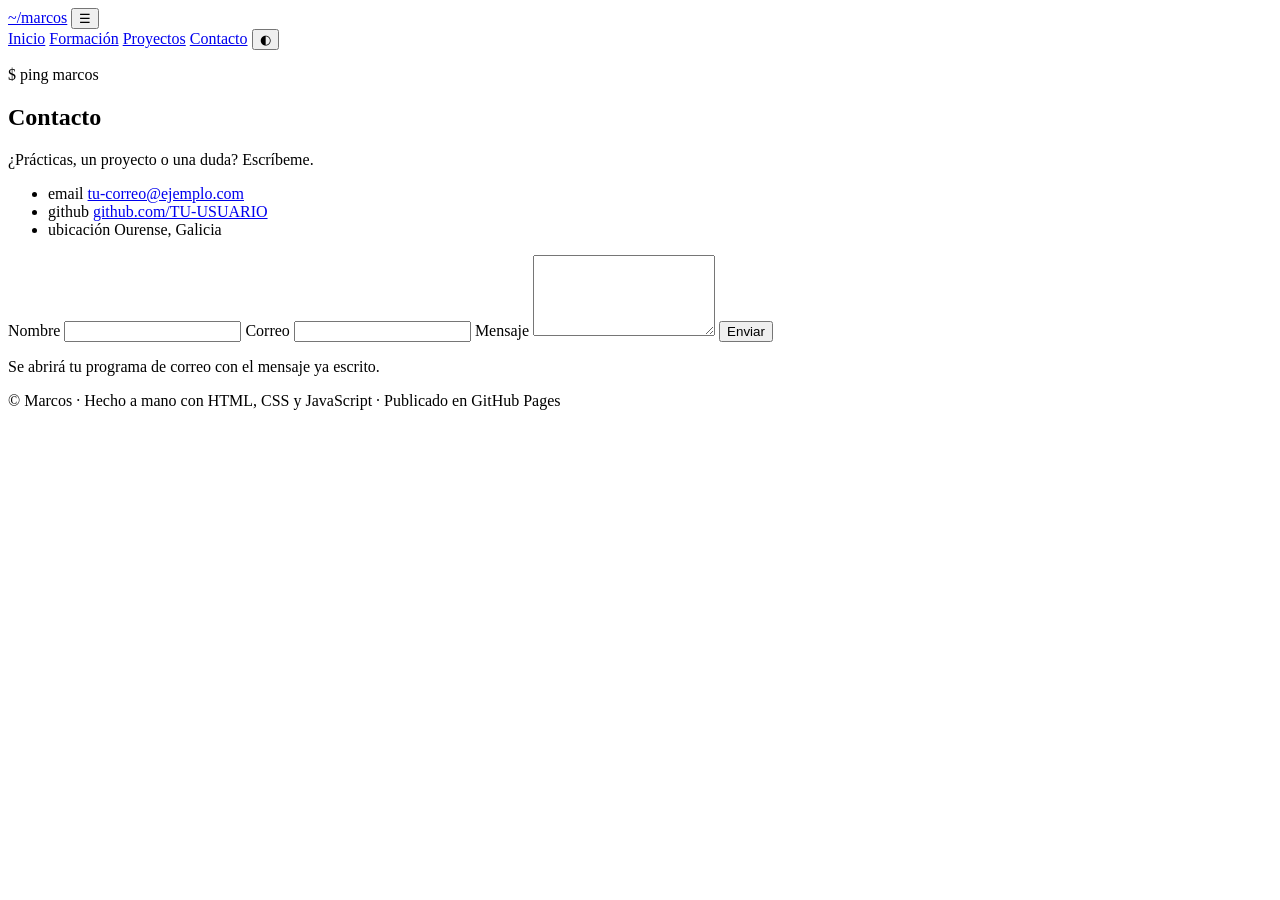
==== contacto.html @ f6ce3577 "Add files via upload" ====
<!DOCTYPE html>
<html lang="es">
<head>
  <meta charset="UTF-8">
  <meta name="viewport" content="width=device-width, initial-scale=1.0">
  <title>Contacto · Marcos</title>
  <link rel="preconnect" href="https://fonts.googleapis.com">
  <link rel="preconnect" href="https://fonts.gstatic.com" crossorigin>
  <link href="https://fonts.googleapis.com/css2?family=JetBrains+Mono:wght@400;600&family=Space+Grotesk:wght@400;500;700&display=swap" rel="stylesheet">
  <link rel="stylesheet" href="css/style.css">
</head>
<body>
  <header class="site-header">
    <a class="logo" href="index.html"><span class="prompt">~/</span>marcos</a>
    <button class="menu-toggle" aria-label="Abrir menú" aria-expanded="false">☰</button>
    <nav class="site-nav">
      <a href="index.html">Inicio</a>
      <a href="formacion.html">Formación</a>
      <a href="proyectos.html">Proyectos</a>
      <a href="contacto.html" class="active">Contacto</a>
      <button class="theme-toggle" aria-label="Cambiar tema">◐</button>
    </nav>
  </header>

  <main>
    <section class="contact">
      <div>
        <p class="mono kicker">$ ping marcos</p>
        <h1>Contacto</h1>
        <p class="lead">¿Prácticas, un proyecto o una duda? Escríbeme.</p>
        <ul class="contact-links">
          <!-- EDITAR: pon tu correo y tu usuario de GitHub -->
          <li><span class="mono">email</span> <a id="email-link" href="mailto:tu-correo@ejemplo.com">tu-correo@ejemplo.com</a></li>
          <li><span class="mono">github</span> <a href="https://github.com/TU-USUARIO" target="_blank" rel="noopener">github.com/TU-USUARIO</a></li>
          <li><span class="mono">ubicación</span> Ourense, Galicia</li>
        </ul>
      </div>

      <form id="contact-form" class="card" novalidate>
        <label for="nombre">Nombre</label>
        <input id="nombre" name="nombre" type="text" required>
        <small class="error" data-for="nombre"></small>

        <label for="correo">Correo</label>
        <input id="correo" name="correo" type="email" required>
        <small class="error" data-for="correo"></small>

        <label for="mensaje">Mensaje</label>
        <textarea id="mensaje" name="mensaje" rows="5" required></textarea>
        <small class="error" data-for="mensaje"></small>

        <button type="submit" class="btn">Enviar</button>
        <p class="form-note muted">Se abrirá tu programa de correo con el mensaje ya escrito.</p>
      </form>
    </section>
  </main>

  <footer class="site-footer">
    <p>© <span class="year"></span> Marcos · Hecho a mano con HTML, CSS y JavaScript · Publicado en GitHub Pages</p>
  </footer>

  <script src="js/main.js"></script>
</body>
</html>
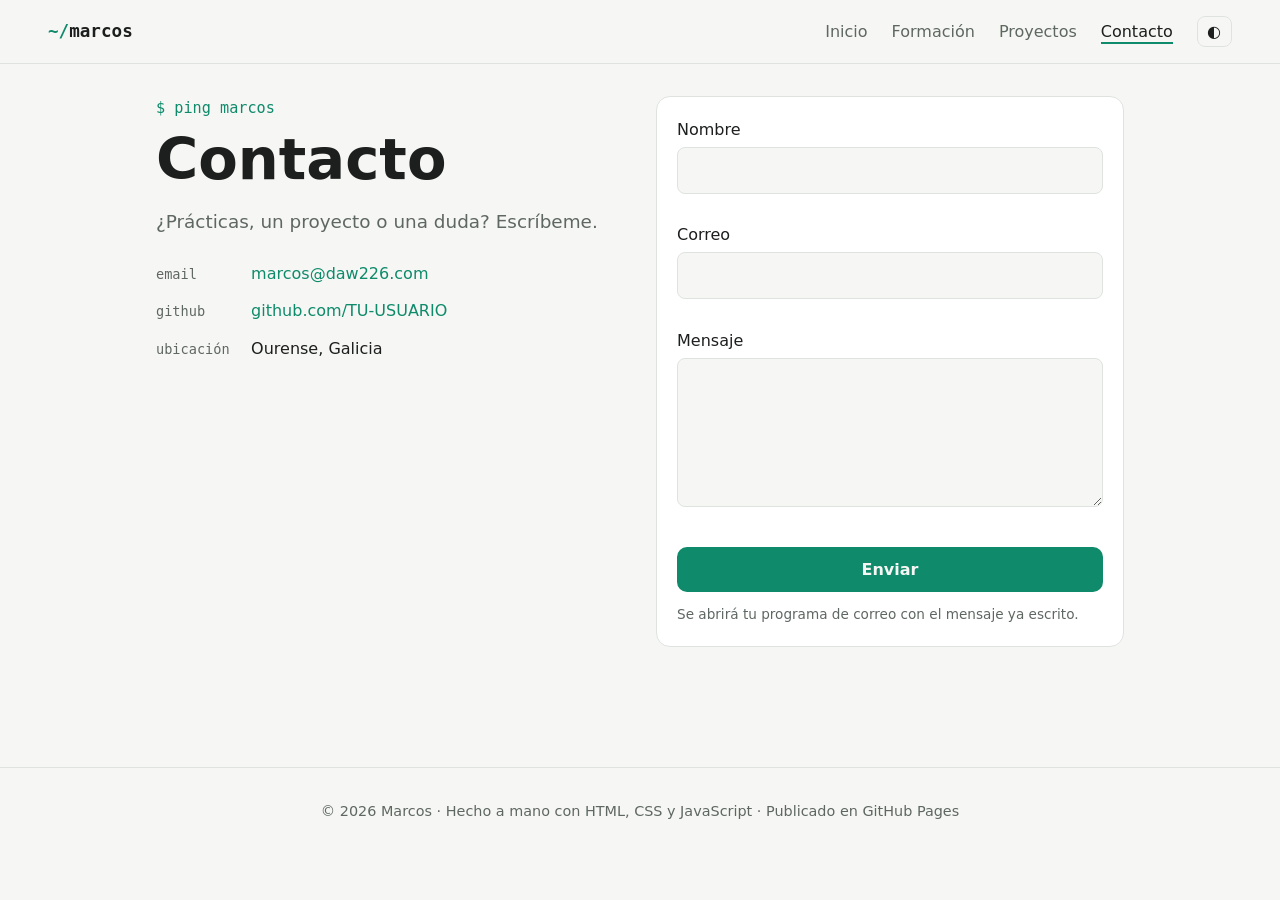
==== commit 7dd7df73: "Add files via upload" ====
--- a/contacto.html
+++ b/contacto.html
@@ -30,8 +30,8 @@
         <p class="lead">¿Prácticas, un proyecto o una duda? Escríbeme.</p>
         <ul class="contact-links">
           <!-- EDITAR: pon tu correo y tu usuario de GitHub -->
-          <li><span class="mono">email</span> <a id="email-link" href="mailto:tu-correo@ejemplo.com">tu-correo@ejemplo.com</a></li>
-          <li><span class="mono">github</span> <a href="https://github.com/TU-USUARIO" target="_blank" rel="noopener">github.com/TU-USUARIO</a></li>
+          <li><span class="mono">email</span> <a id="email-link" href="marcos@daw226.com">marcos@daw226.com</a></li>
+          <li><span class="mono">github</span> <a href="https://teiro14.github.io/marcos.github.io/" target="_blank" rel="noopener">github.com/TU-USUARIO</a></li>
           <li><span class="mono">ubicación</span> Ourense, Galicia</li>
         </ul>
       </div>
--- a/css/style.css
+++ b/css/style.css
@@ -0,0 +1,265 @@
+/* ===== Variables de tema ===== */
+:root {
+  --bg: #f6f7f4;
+  --surface: #ffffff;
+  --text: #1c1f1d;
+  --muted: #5f6762;
+  --border: #dfe3df;
+  --accent: #0f8a6b;
+  --accent-soft: #e2f3ee;
+  --radius: 14px;
+  --font: "Space Grotesk", system-ui, sans-serif;
+  --mono: "JetBrains Mono", ui-monospace, monospace;
+}
+
+[data-theme="dark"] {
+  --bg: #0f1312;
+  --surface: #171d1b;
+  --text: #e8ece9;
+  --muted: #9aa49f;
+  --border: #26302c;
+  --accent: #3ddc97;
+  --accent-soft: #163128;
+}
+
+/* ===== Base ===== */
+* { box-sizing: border-box; margin: 0; padding: 0; }
+
+body {
+  font-family: var(--font);
+  background: var(--bg);
+  color: var(--text);
+  line-height: 1.6;
+  transition: background .3s, color .3s;
+}
+
+a { color: var(--accent); text-decoration: none; }
+a:hover { text-decoration: underline; }
+
+.mono { font-family: var(--mono); }
+.muted { color: var(--muted); }
+.accent { color: var(--accent); }
+
+main {
+  max-width: 1000px;
+  margin: 0 auto;
+  padding: 2rem 1rem 4rem;
+}
+
+section { margin-bottom: 3.5rem; }
+
+h1 { font-size: clamp(2.2rem, 6vw, 3.6rem); line-height: 1.1; margin-bottom: 1rem; }
+h2 { font-size: 1.3rem; }
+h3 { font-size: 1.1rem; margin-bottom: .4rem; }
+
+.kicker { color: var(--accent); margin-bottom: .5rem; font-size: .95rem; }
+.lead { font-size: 1.15rem; max-width: 60ch; color: var(--muted); margin-bottom: 1.5rem; }
+
+.section-title {
+  margin-bottom: 1.25rem;
+  padding-bottom: .5rem;
+  border-bottom: 1px solid var(--border);
+}
+.section-title .mono { color: var(--accent); margin-right: .5rem; }
+
+/* ===== Cabecera ===== */
+.site-header {
+  position: sticky;
+  top: 0;
+  z-index: 10;
+  display: flex;
+  align-items: center;
+  justify-content: space-between;
+  padding: 1rem clamp(1rem, 4vw, 3rem);
+  background: color-mix(in srgb, var(--bg) 85%, transparent);
+  backdrop-filter: blur(8px);
+  border-bottom: 1px solid var(--border);
+}
+
+.logo { font-family: var(--mono); font-weight: 600; color: var(--text); font-size: 1.1rem; }
+.logo .prompt { color: var(--accent); }
+.logo:hover { text-decoration: none; }
+
+.site-nav { display: flex; align-items: center; gap: 1.5rem; }
+.site-nav a { color: var(--muted); font-weight: 500; }
+.site-nav a:hover, .site-nav a.active { color: var(--text); text-decoration: none; }
+.site-nav a.active { box-shadow: inset 0 -2px 0 var(--accent); }
+
+.theme-toggle, .menu-toggle {
+  background: none;
+  border: 1px solid var(--border);
+  color: var(--text);
+  border-radius: 8px;
+  padding: .3rem .6rem;
+  cursor: pointer;
+  font-size: 1rem;
+}
+.menu-toggle { display: none; }
+
+/* ===== Hero ===== */
+.hero { padding: 3rem 0 1rem; }
+.typed {
+  font-size: 1.1rem;
+  min-height: 1.8em;
+  margin-bottom: 1rem;
+}
+.typed::after {
+  content: "▋";
+  color: var(--accent);
+  animation: blink 1s steps(1) infinite;
+}
+@keyframes blink { 50% { opacity: 0; } }
+
+.hero-actions { display: flex; gap: 1rem; flex-wrap: wrap; }
+
+/* ===== Botones ===== */
+.btn {
+  display: inline-block;
+  background: var(--accent);
+  color: var(--bg);
+  font-family: var(--font);
+  font-weight: 700;
+  font-size: 1rem;
+  padding: .7rem 1.4rem;
+  border: 2px solid var(--accent);
+  border-radius: 10px;
+  cursor: pointer;
+  transition: transform .15s;
+}
+.btn:hover { text-decoration: none; transform: translateY(-2px); }
+.btn-ghost { background: transparent; color: var(--accent); }
+
+/* ===== Tarjetas ===== */
+.card-grid { display: grid; gap: 1rem; }
+.card-grid.two { grid-template-columns: repeat(auto-fit, minmax(280px, 1fr)); }
+.card-grid.three { grid-template-columns: repeat(auto-fit, minmax(200px, 1fr)); }
+
+.card {
+  background: var(--surface);
+  border: 1px solid var(--border);
+  border-radius: var(--radius);
+  padding: 1.25rem;
+  transition: border-color .2s, transform .2s;
+}
+.card:hover { border-color: var(--accent); }
+.card h2 { font-size: .9rem; color: var(--muted); margin-bottom: .3rem; }
+
+/* ===== Etiquetas ===== */
+.tags { list-style: none; display: flex; flex-wrap: wrap; gap: .5rem; }
+.tags li {
+  font-family: var(--mono);
+  font-size: .85rem;
+  padding: .25rem .7rem;
+  border-radius: 999px;
+  background: var(--accent-soft);
+  color: var(--accent);
+}
+.tags.small { margin-top: .8rem; }
+.tags.small li { font-size: .75rem; }
+
+.skills { display: grid; gap: 1.5rem; }
+.skill-group h3 { margin-bottom: .6rem; }
+
+/* ===== Línea de tiempo ===== */
+.timeline { list-style: none; border-left: 2px solid var(--border); margin: 2rem 0 0 .5rem; }
+.timeline-item { position: relative; padding: 0 0 2rem 1.75rem; }
+.timeline-item::before {
+  content: "";
+  position: absolute;
+  left: -8px;
+  top: .35rem;
+  width: 14px;
+  height: 14px;
+  border-radius: 50%;
+  background: var(--accent);
+  border: 3px solid var(--bg);
+}
+.timeline-date { font-size: .85rem; color: var(--accent); }
+
+/* ===== Idiomas ===== */
+.lang-list { display: grid; gap: 1rem; }
+.lang { display: grid; grid-template-columns: 110px 1fr 90px; align-items: center; gap: 1rem; }
+.bar { height: 8px; background: var(--border); border-radius: 999px; overflow: hidden; }
+.fill { height: 100%; width: 0; background: var(--accent); border-radius: 999px; transition: width 1.2s ease; }
+
+/* ===== Proyectos ===== */
+.filters { display: flex; flex-wrap: wrap; gap: .5rem; margin-bottom: 1.5rem; }
+.filter {
+  font-family: var(--mono);
+  background: var(--surface);
+  color: var(--muted);
+  border: 1px solid var(--border);
+  border-radius: 999px;
+  padding: .4rem 1rem;
+  cursor: pointer;
+}
+.filter.active { background: var(--accent); color: var(--bg); border-color: var(--accent); }
+
+.project { position: relative; }
+.project.hidden { display: none; }
+.badge {
+  font-family: var(--mono);
+  font-size: .7rem;
+  text-transform: uppercase;
+  letter-spacing: .08em;
+  color: var(--muted);
+}
+
+/* ===== Contacto ===== */
+.contact { display: grid; grid-template-columns: 1fr 1fr; gap: 2rem; align-items: start; }
+.contact-links { list-style: none; display: grid; gap: .75rem; }
+.contact-links .mono { display: inline-block; min-width: 90px; color: var(--muted); font-size: .85rem; }
+
+form label { display: block; font-weight: 500; margin: .75rem 0 .3rem; }
+form label:first-child { margin-top: 0; }
+form input, form textarea {
+  width: 100%;
+  font: inherit;
+  color: var(--text);
+  background: var(--bg);
+  border: 1px solid var(--border);
+  border-radius: 8px;
+  padding: .6rem .8rem;
+}
+form input:focus, form textarea:focus { outline: 2px solid var(--accent); border-color: transparent; }
+form .btn { margin-top: 1rem; width: 100%; }
+.error { color: #d6455d; font-size: .85rem; min-height: 1.2em; display: block; }
+.form-note { font-size: .85rem; margin-top: .75rem; }
+
+/* ===== 404 ===== */
+.not-found { min-height: 80vh; display: flex; flex-direction: column; justify-content: center; gap: 1rem; }
+.not-found h1 { font-size: clamp(1.2rem, 4vw, 2rem); }
+
+/* ===== Pie ===== */
+.site-footer {
+  text-align: center;
+  padding: 2rem 1rem;
+  color: var(--muted);
+  font-size: .9rem;
+  border-top: 1px solid var(--border);
+}
+
+/* ===== Animación de aparición ===== */
+.reveal { opacity: 0; transform: translateY(16px); transition: opacity .6s, transform .6s; }
+.reveal.visible { opacity: 1; transform: none; }
+
+/* ===== Móvil ===== */
+@media (max-width: 720px) {
+  .menu-toggle { display: block; }
+  .site-nav {
+    position: absolute;
+    top: 100%;
+    left: 0;
+    right: 0;
+    flex-direction: column;
+    align-items: flex-start;
+    gap: 1rem;
+    padding: 1rem;
+    background: var(--surface);
+    border-bottom: 1px solid var(--border);
+    display: none;
+  }
+  .site-nav.open { display: flex; }
+  .contact { grid-template-columns: 1fr; }
+  .lang { grid-template-columns: 90px 1fr 70px; }
+}
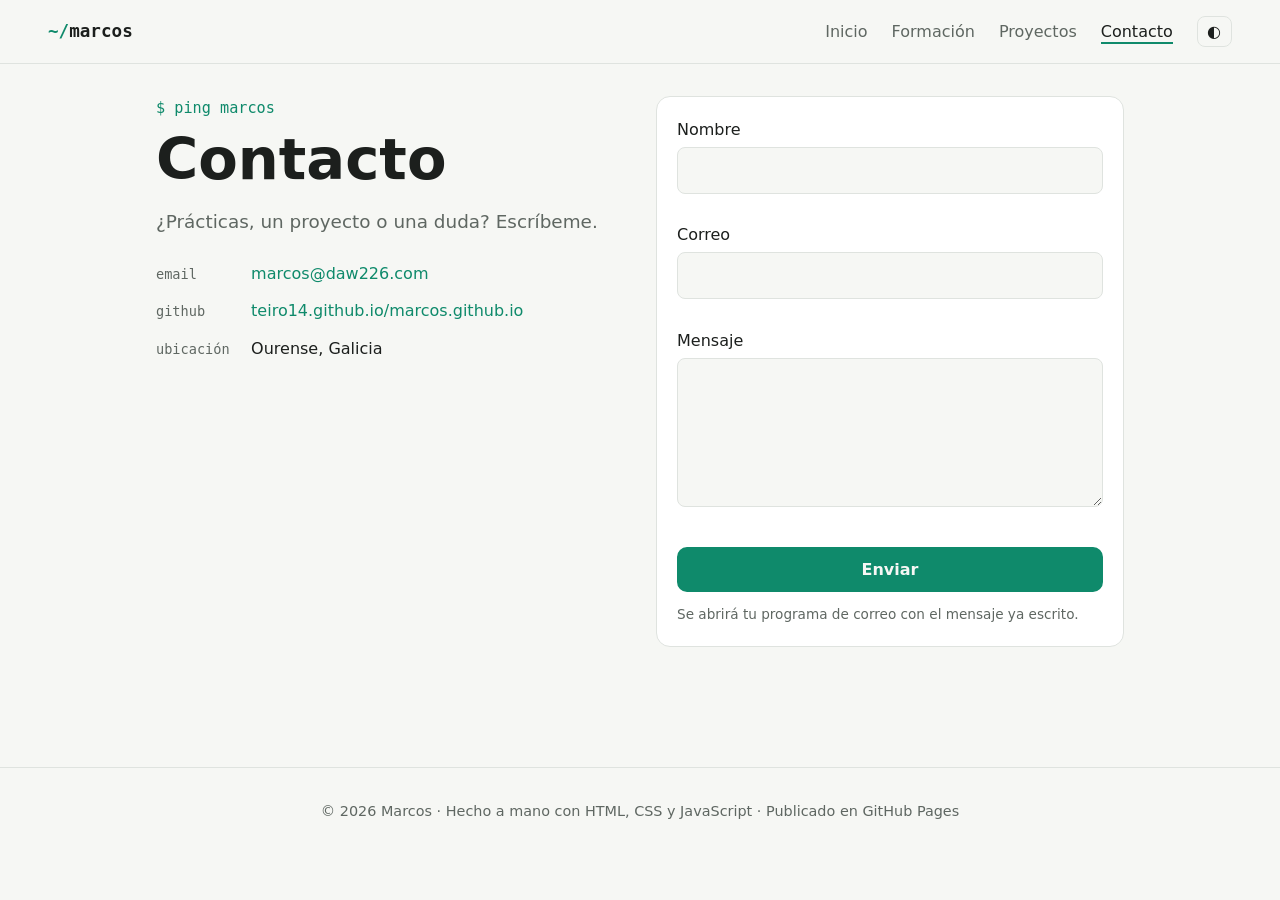
==== commit 8c49b6b1: "Update GitHub link in contacto.html" ====
--- a/contacto.html
+++ b/contacto.html
@@ -29,9 +29,8 @@
         <h1>Contacto</h1>
         <p class="lead">¿Prácticas, un proyecto o una duda? Escríbeme.</p>
         <ul class="contact-links">
-          <!-- EDITAR: pon tu correo y tu usuario de GitHub -->
           <li><span class="mono">email</span> <a id="email-link" href="marcos@daw226.com">marcos@daw226.com</a></li>
-          <li><span class="mono">github</span> <a href="https://teiro14.github.io/marcos.github.io/" target="_blank" rel="noopener">github.com/TU-USUARIO</a></li>
+          <li><span class="mono">github</span> <a href="https://teiro14.github.io/marcos.github.io/" target="_blank" rel="noopener">teiro14.github.io/marcos.github.io</a></li>
           <li><span class="mono">ubicación</span> Ourense, Galicia</li>
         </ul>
       </div>
